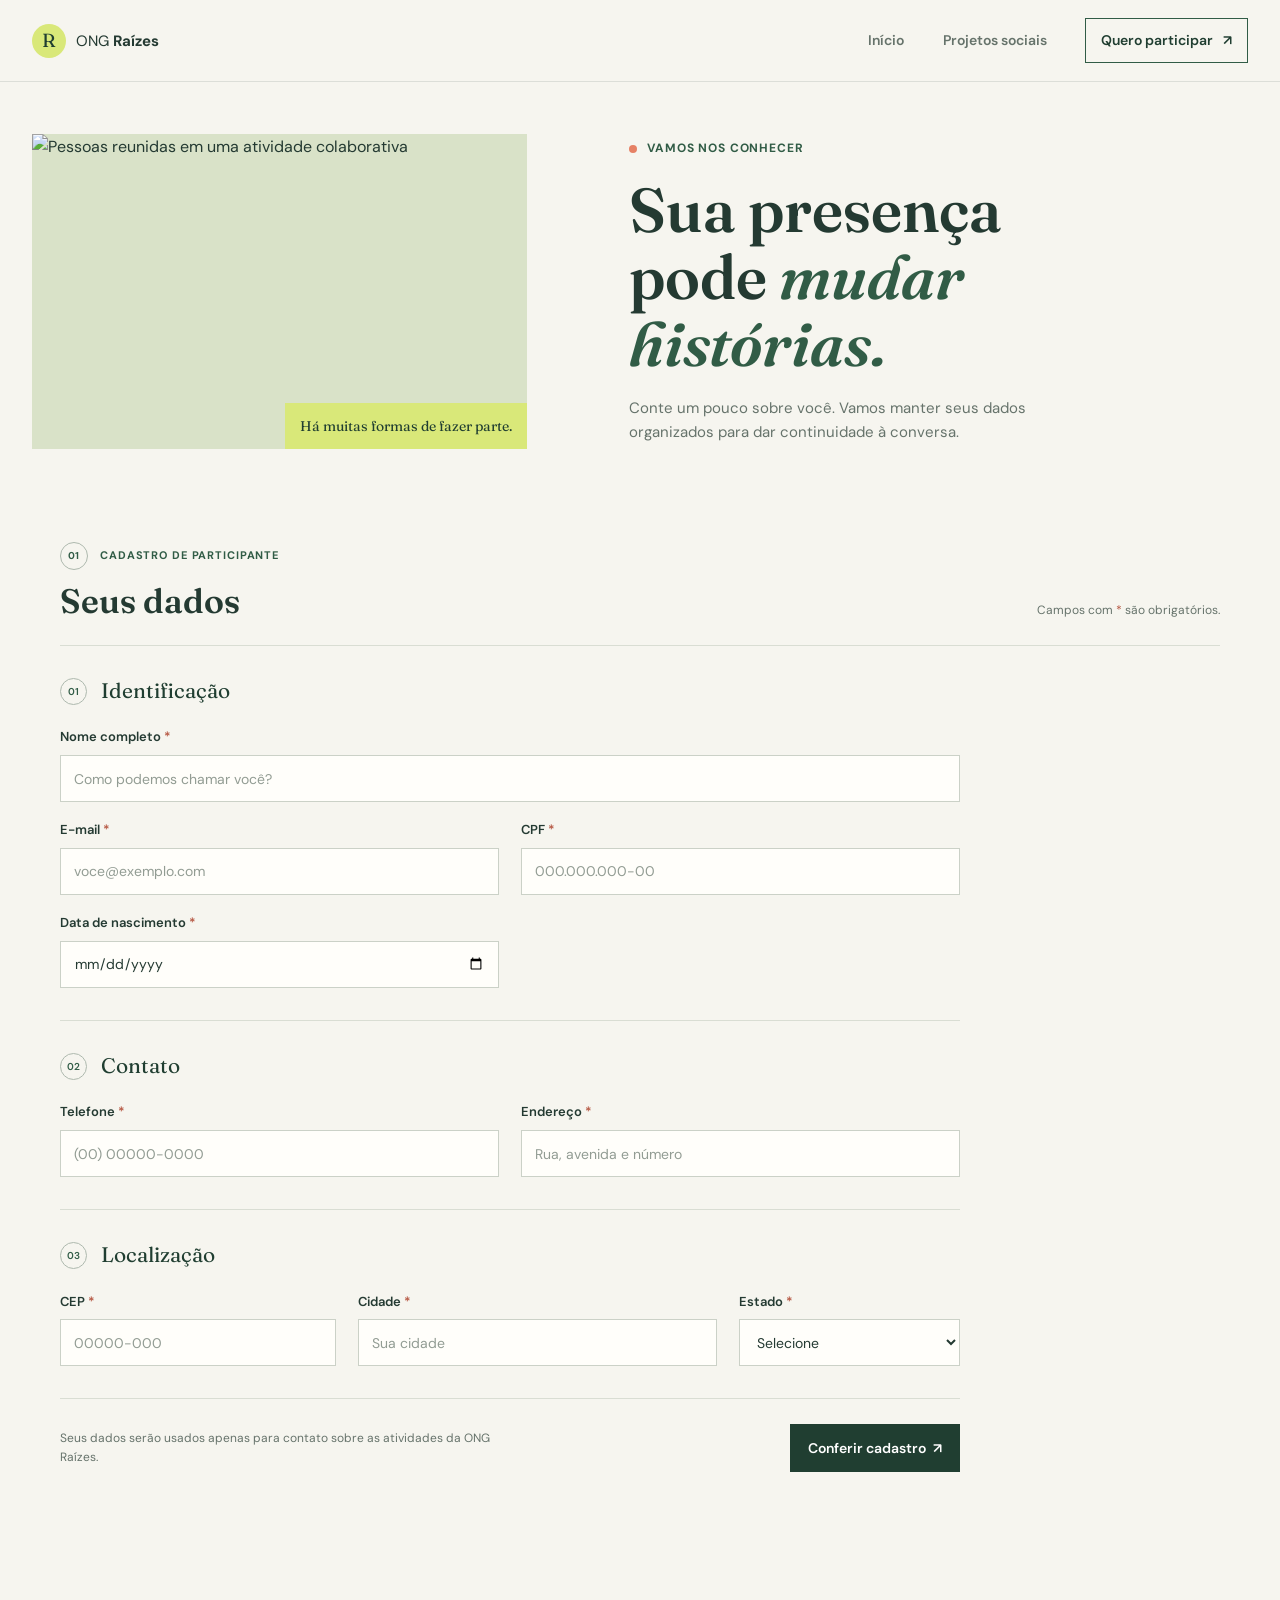
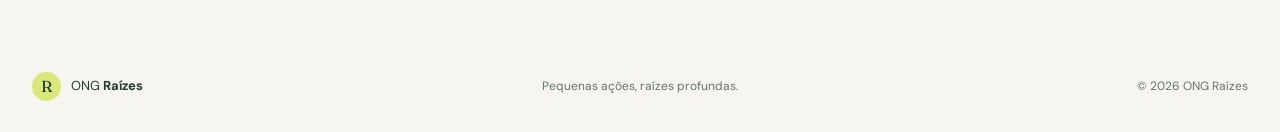
==== cadastro.html @ b1c4f75f "projeto teste" ====
<!DOCTYPE html>
<html lang="pt-BR">
<head>
    <meta charset="UTF-8">
    <meta name="viewport" content="width=device-width, initial-scale=1.0">
    <meta name="description" content="Cadastre-se para conhecer as oportunidades de participação e voluntariado da ONG Raízes.">
    <title>Cadastro | ONG Raízes</title>
    <link rel="preconnect" href="https://fonts.googleapis.com">
    <link rel="preconnect" href="https://fonts.gstatic.com" crossorigin>
    <link href="https://fonts.googleapis.com/css2?family=DM+Sans:wght@400;500;600;700&family=Fraunces:opsz,wght@9..144,600;9..144,700&display=swap" rel="stylesheet">
    <link rel="stylesheet" href="styles.css">
    <script src="scripts.js" defer></script>
</head>
<body>
    <header class="site-header">
        <a class="brand" href="index.html" aria-label="ONG Raízes, página inicial"><span class="brand-mark" aria-hidden="true">R</span><span>ONG <strong>Raízes</strong></span></a>
        <nav class="site-nav" aria-label="Navegação principal">
            <a href="index.html">Início</a>
            <a href="projetos.html">Projetos sociais</a>
            <a class="nav-cta" href="cadastro.html" aria-current="page">Quero participar <span aria-hidden="true">↗</span></a>
        </nav>
    </header>

    <main class="registration-main">
        <section class="registration-intro" aria-labelledby="registration-title">
            <figure class="registration-image">
                <img src="https://images.unsplash.com/photo-1511632765486-a01980e01a18?auto=format&fit=crop&w=1200&q=85" alt="Pessoas reunidas em uma atividade colaborativa">
                <figcaption>Há muitas formas de fazer parte.</figcaption>
            </figure>
            <div class="registration-heading">
                <p class="eyebrow"><span class="eyebrow-dot" aria-hidden="true"></span> Vamos nos conhecer</p>
                <h1 id="registration-title">Sua presença pode <em>mudar histórias.</em></h1>
                <p>Conte um pouco sobre você. Vamos manter seus dados organizados para dar continuidade à conversa.</p>
            </div>
        </section>

        <section class="form-section page-width" aria-labelledby="form-title">
            <div class="form-heading"><div><p class="section-label"><span>01</span> Cadastro de participante</p><h2 id="form-title">Seus dados</h2></div><p>Campos com <span aria-hidden="true">*</span> são obrigatórios.</p></div>
            <form id="registration-form" class="registration-form">
                <fieldset class="form-group">
                    <legend><span class="fieldset-number">01</span> Identificação</legend>
                    <div class="field-grid">
                        <div class="field field-wide"><label for="full-name">Nome completo <span aria-hidden="true">*</span></label><input id="full-name" name="nome" type="text" autocomplete="name" placeholder="Como podemos chamar você?" minlength="3" maxlength="100" pattern=".*\s+.*" title="Informe seu nome e sobrenome." required></div>
                        <div class="field"><label for="email">E-mail <span aria-hidden="true">*</span></label><input id="email" name="email" type="email" autocomplete="email" placeholder="voce@exemplo.com" maxlength="254" required></div>
                        <div class="field"><label for="cpf">CPF <span aria-hidden="true">*</span></label><input id="cpf" name="cpf" type="text" inputmode="numeric" autocomplete="off" placeholder="000.000.000-00" maxlength="14" pattern="\d{3}\.\d{3}\.\d{3}-\d{2}" title="Digite o CPF no formato 000.000.000-00." data-mask="cpf" required></div>
                        <div class="field"><label for="birth-date">Data de nascimento <span aria-hidden="true">*</span></label><input id="birth-date" name="data-nascimento" type="date" autocomplete="bday" required></div>
                    </div>
                </fieldset>

                <fieldset class="form-group">
                    <legend><span class="fieldset-number">02</span> Contato</legend>
                    <div class="field-grid">
                        <div class="field"><label for="phone">Telefone <span aria-hidden="true">*</span></label><input id="phone" name="telefone" type="tel" inputmode="numeric" autocomplete="tel-national" placeholder="(00) 00000-0000" maxlength="15" pattern="\(\d{2}\) \d{4,5}-\d{4}" title="Digite o telefone no formato (00) 00000-0000." data-mask="phone" required></div>
                        <div class="field"><label for="address">Endereço <span aria-hidden="true">*</span></label><input id="address" name="endereco" type="text" autocomplete="street-address" placeholder="Rua, avenida e número" maxlength="150" required></div>
                    </div>
                </fieldset>

                <fieldset class="form-group">
                    <legend><span class="fieldset-number">03</span> Localização</legend>
                    <div class="field-grid location-grid">
                        <div class="field"><label for="postal-code">CEP <span aria-hidden="true">*</span></label><input id="postal-code" name="cep" type="text" inputmode="numeric" autocomplete="postal-code" placeholder="00000-000" maxlength="9" pattern="\d{5}-\d{3}" title="Digite o CEP no formato 00000-000." data-mask="cep" required></div>
                        <div class="field"><label for="city">Cidade <span aria-hidden="true">*</span></label><input id="city" name="cidade" type="text" autocomplete="address-level2" placeholder="Sua cidade" maxlength="80" required></div>
                        <div class="field"><label for="state">Estado <span aria-hidden="true">*</span></label><select id="state" name="estado" autocomplete="address-level1" required><option value="" selected disabled>Selecione</option><option value="AC">Acre (AC)</option><option value="AL">Alagoas (AL)</option><option value="AP">Amapá (AP)</option><option value="AM">Amazonas (AM)</option><option value="BA">Bahia (BA)</option><option value="CE">Ceará (CE)</option><option value="DF">Distrito Federal (DF)</option><option value="ES">Espírito Santo (ES)</option><option value="GO">Goiás (GO)</option><option value="MA">Maranhão (MA)</option><option value="MT">Mato Grosso (MT)</option><option value="MS">Mato Grosso do Sul (MS)</option><option value="MG">Minas Gerais (MG)</option><option value="PA">Pará (PA)</option><option value="PB">Paraíba (PB)</option><option value="PR">Paraná (PR)</option><option value="PE">Pernambuco (PE)</option><option value="PI">Piauí (PI)</option><option value="RJ">Rio de Janeiro (RJ)</option><option value="RN">Rio Grande do Norte (RN)</option><option value="RS">Rio Grande do Sul (RS)</option><option value="RO">Rondônia (RO)</option><option value="RR">Roraima (RR)</option><option value="SC">Santa Catarina (SC)</option><option value="SP">São Paulo (SP)</option><option value="SE">Sergipe (SE)</option><option value="TO">Tocantins (TO)</option></select></div>
                    </div>
                </fieldset>

                <div class="form-submit"><p>Seus dados serão usados apenas para contato sobre as atividades da ONG Raízes.</p><button class="button button-dark" type="submit">Conferir cadastro <span aria-hidden="true">↗</span></button></div>
                <p id="form-status" class="form-status" role="status" aria-live="polite"></p>
            </form>
        </section>
    </main>

    <footer class="site-footer"><a class="brand brand-footer" href="index.html"><span class="brand-mark" aria-hidden="true">R</span><span>ONG <strong>Raízes</strong></span></a><p>Pequenas ações, raízes profundas.</p><span>© 2026 ONG Raízes</span></footer>
</body>
</html>
---- styles.css ----
:root {
    color-scheme: light;
    --ink: #243a32;
    --muted: #66736b;
    --paper: #f6f5ef;
    --white: #fffefa;
    --green: #315c46;
    --green-dark: #203e31;
    --lime: #d9e879;
    --coral: #e68165;
    --line: #d9ddd3;
    --serif: "Fraunces", Georgia, serif;
    --sans: "DM Sans", "Trebuchet MS", sans-serif;
}

* { box-sizing: border-box; }
html { scroll-behavior: smooth; }
body { margin: 0; background: var(--paper); color: var(--ink); font-family: var(--sans); font-size: 16px; line-height: 1.6; }
a { color: inherit; }
img { display: block; width: 100%; height: 100%; object-fit: cover; }
figure, p, h1, h2, h3 { margin: 0; }
.page-width { width: min(1160px, calc(100% - 64px)); margin-inline: auto; }
.site-header { min-height: 82px; padding: 0 max(32px, calc((100% - 1280px) / 2)); display: flex; align-items: center; justify-content: space-between; gap: 32px; border-bottom: 1px solid rgba(36, 58, 50, .12); }
.brand { display: inline-flex; align-items: center; gap: 10px; color: var(--ink); text-decoration: none; font-size: 15px; white-space: nowrap; }
.brand strong { font-weight: 700; }
.brand-mark { width: 34px; aspect-ratio: 1; display: grid; place-items: center; border-radius: 50%; background: var(--lime); color: var(--green-dark); font-family: var(--serif); font-size: 19px; }
.site-nav { display: flex; align-items: center; gap: clamp(20px, 3vw, 44px); }
.site-nav a { color: var(--muted); font-size: 14px; font-weight: 600; text-decoration: none; transition: color .2s ease; }
.site-nav a:hover, .site-nav a[aria-current="page"] { color: var(--green-dark); }
.site-nav .nav-cta { padding: 10px 15px; border: 1px solid var(--green); color: var(--green-dark); }
.nav-cta span, .button span { padding-left: 7px; }
.hero { width: min(1280px, calc(100% - 64px)); margin: 0 auto; display: grid; grid-template-columns: .92fr 1.08fr; gap: clamp(42px, 8vw, 112px); align-items: center; }
.home-hero { min-height: 650px; padding-block: 65px 72px; }
.hero-copy { max-width: 520px; padding-left: clamp(0px, 3vw, 42px); }
.eyebrow { display: flex; align-items: center; gap: 10px; color: var(--green); font-size: 12px; font-weight: 700; letter-spacing: .07em; text-transform: uppercase; }
.eyebrow-dot { width: 8px; aspect-ratio: 1; border-radius: 50%; background: var(--coral); }
h1, h2, h3 { font-family: var(--serif); font-weight: 600; line-height: 1.08; }
.hero h1, .projects-heading h1, .registration-heading h1 { margin-top: 24px; font-size: clamp(44px, 5.4vw, 70px); letter-spacing: 0; }
h1 em, h2 em { color: var(--green); font-weight: 600; }
.hero-intro { max-width: 470px; margin-top: 22px; color: var(--muted); font-size: 17px; }
.hero-actions { display: flex; align-items: center; flex-wrap: wrap; gap: 23px; margin-top: 30px; }
.button { display: inline-flex; min-height: 48px; align-items: center; justify-content: center; padding: 0 18px; border: 0; cursor: pointer; font: 600 14px var(--sans); text-decoration: none; transition: background .2s ease, transform .2s ease; }
.button:hover { transform: translateY(-2px); }
.button-dark { background: var(--green-dark); color: white; }
.button-dark:hover { background: var(--green); }
.text-link { display: inline-flex; align-items: center; gap: 8px; color: var(--green-dark); font-size: 14px; font-weight: 700; text-decoration-thickness: 1px; text-underline-offset: 4px; }
.text-link span { transition: transform .2s ease; }
.text-link:hover span { transform: translateX(4px); }
.hero-note { display: flex; align-items: center; gap: 11px; margin-top: 54px; color: var(--muted); font-size: 12px; }
.note-icon { display: grid; width: 29px; aspect-ratio: 1; place-items: center; border: 1px solid var(--line); border-radius: 50%; color: var(--coral); font-size: 17px; }
.hero-visual { position: relative; height: 465px; background: #d6d7c8; }
.hero-visual img { object-position: center 42%; }
.hero-visual figcaption { position: absolute; right: 0; bottom: 0; left: 0; display: flex; align-items: center; gap: 13px; padding: 18px 21px; background: linear-gradient(transparent, rgba(22, 41, 31, .72)); color: white; font-size: 12px; }
.caption-line { width: 35px; height: 1px; background: var(--lime); }
.image-stamp { position: absolute; top: 22px; right: 22px; display: grid; width: 82px; aspect-ratio: 1; place-content: center; border-radius: 50%; background: var(--lime); color: var(--green-dark); font-family: var(--serif); font-size: 14px; line-height: 1.12; text-align: center; transform: rotate(8deg); }
.impact-band { padding: 24px max(32px, calc((100% - 1160px) / 2)); display: flex; align-items: center; justify-content: space-between; gap: 25px; background: var(--green-dark); color: white; }
.impact-band > p { max-width: 235px; color: #dce5d7; font-size: 13px; }
.impact-band ul { display: flex; flex-wrap: wrap; justify-content: flex-end; gap: 12px 30px; margin: 0; padding: 0; list-style: none; }
.impact-band li { color: var(--lime); font-family: var(--serif); font-size: 16px; }
.intro-section { padding-block: 100px 112px; display: grid; grid-template-columns: .55fr 1.45fr; gap: 50px; }
.section-label { display: flex; align-items: center; gap: 12px; color: var(--green); font-size: 11px; font-weight: 700; letter-spacing: .08em; text-transform: uppercase; }
.section-label > span { display: inline-grid; width: 28px; aspect-ratio: 1; place-items: center; border: 1px solid #aeb9ae; border-radius: 50%; font-size: 10px; }
.intro-content { display: grid; grid-template-columns: 1.1fr .9fr; gap: 48px; }
.intro-content h2, .contact-inner h2, .ways-heading h2 { font-size: clamp(34px, 4vw, 48px); }
.intro-detail p { color: var(--muted); font-size: 15px; }
.intro-detail .text-link { margin-top: 21px; }
.contact-section { padding-block: 66px; background: #e9edcf; }
.contact-inner { display: flex; align-items: flex-end; justify-content: space-between; gap: 45px; }
.contact-inner h2 { max-width: 560px; margin-top: 17px; }
.contact-details { display: grid; gap: 6px; color: var(--green-dark); font-size: 14px; font-style: normal; }
.contact-details a { text-decoration: none; }
.contact-details a:hover { text-decoration: underline; }
.site-footer { min-height: 92px; padding: 20px max(32px, calc((100% - 1280px) / 2)); display: flex; align-items: center; justify-content: space-between; gap: 20px; color: var(--muted); font-size: 12px; }
.brand-footer { color: var(--ink); font-size: 13px; }
.brand-footer .brand-mark { width: 29px; font-size: 16px; }
.projects-hero { padding-block: 76px 78px; display: grid; grid-template-columns: .8fr 1.2fr; gap: 72px; align-items: center; }
.projects-heading { max-width: 440px; }
.projects-heading h1 { font-size: clamp(46px, 5.7vw, 72px); }
.projects-image { position: relative; height: 390px; background: #d9e2c8; }
.projects-image img { object-position: center 50%; }
.projects-image figcaption { position: absolute; right: 0; bottom: 0; padding: 14px 18px; background: var(--lime); color: var(--green-dark); font-family: var(--serif); font-size: 15px; }
.programs { padding-block: 28px 104px; }
.programs > .section-label { margin-bottom: 28px; }
.program-row { display: grid; grid-template-columns: 70px 1fr 38px; gap: 30px; align-items: start; padding: 28px 0 31px; border-top: 1px solid var(--line); }
.program-number { padding-top: 5px; color: var(--coral); font-size: 12px; font-weight: 700; }
.program-row h3 { font-size: 27px; }
.program-row p { max-width: 665px; margin-top: 10px; color: var(--muted); font-size: 14px; }
.program-symbol { color: var(--green); font-size: 24px; text-align: right; }
.ways-section { padding-block: 77px 88px; background: #e9edcf; }
.ways-heading { display: flex; align-items: end; justify-content: space-between; gap: 30px; }
.ways-heading h2 { max-width: 470px; margin-top: 17px; }
.ways-grid { display: grid; grid-template-columns: 1fr 1fr; gap: 70px; margin-top: 50px; }
.way-item { position: relative; padding: 24px 0 0; border-top: 1px solid #bac4a5; }
.way-index { color: var(--coral); font-size: 12px; font-weight: 700; }
.way-item h3 { margin-top: 11px; font-size: 27px; }
.way-item p { max-width: 470px; margin-top: 12px; color: var(--muted); font-size: 14px; }
.way-item .text-link { margin-top: 21px; }
.registration-main { padding-bottom: 45px; }
.registration-intro { width: min(1280px, calc(100% - 64px)); margin: 0 auto; padding-block: 52px 58px; display: grid; grid-template-columns: .8fr 1fr; gap: clamp(40px, 8vw, 110px); align-items: center; }
.registration-image { position: relative; height: 315px; background: #d9e2c8; }
.registration-image img { object-position: center 38%; }
.registration-image figcaption { position: absolute; right: 0; bottom: 0; padding: 12px 15px; background: var(--lime); color: var(--green-dark); font-family: var(--serif); font-size: 14px; }
.registration-heading { max-width: 500px; }
.registration-heading h1 { margin-top: 19px; font-size: clamp(42px, 5vw, 62px); }
.registration-heading > p:last-child { max-width: 440px; margin-top: 18px; color: var(--muted); font-size: 15px; }
.form-section { padding-block: 35px 85px; }
.form-heading { display: flex; align-items: end; justify-content: space-between; gap: 25px; padding-bottom: 25px; border-bottom: 1px solid var(--line); }
.form-heading h2 { margin-top: 13px; font-size: 34px; }
.form-heading > p { color: var(--muted); font-size: 12px; }
.form-heading > p span, .field label span { color: #b4543f; }
.registration-form { max-width: 900px; }
.form-group { min-width: 0; margin: 0; padding: 28px 0 32px; border: 0; border-bottom: 1px solid var(--line); }
.form-group legend { float: left; width: 100%; margin-bottom: 20px; padding: 0; color: var(--green-dark); font-family: var(--serif); font-size: 21px; }
.form-group legend + .field-grid { clear: both; }
.fieldset-number { display: inline-grid; width: 27px; aspect-ratio: 1; margin-right: 9px; place-items: center; border: 1px solid #aeb9ae; border-radius: 50%; color: var(--green); font: 600 10px var(--sans); vertical-align: 3px; }
.field-grid { display: grid; grid-template-columns: 1fr 1fr; gap: 18px 22px; }
.field-wide { grid-column: 1 / -1; }
.location-grid { grid-template-columns: 1fr 1.3fr .8fr; }
.field { min-width: 0; display: grid; gap: 7px; }
.field label { color: var(--ink); font-size: 13px; font-weight: 600; }
.field input, .field select { width: 100%; min-height: 47px; padding: 0 13px; border: 1px solid #cbd1c7; border-radius: 0; outline: none; background: var(--white); color: var(--ink); font: 14px var(--sans); }
.field input::placeholder { color: #929c93; }
.field input:focus, .field select:focus { border-color: var(--green); box-shadow: 0 0 0 3px rgba(49, 92, 70, .12); }
.field input:focus:invalid:not(:placeholder-shown) { border-color: #b4543f; }
.form-submit { display: flex; align-items: center; justify-content: space-between; gap: 25px; padding-top: 25px; }
.form-submit > p { max-width: 440px; color: var(--muted); font-size: 12px; }
.form-status { min-height: 24px; margin-top: 14px; color: var(--green-dark); font-size: 13px; }
.visually-hidden { position: absolute; width: 1px; height: 1px; overflow: hidden; clip: rect(0, 0, 0, 0); white-space: nowrap; clip-path: inset(50%); }
:focus-visible { outline: 3px solid var(--coral); outline-offset: 3px; }

@media (max-width: 760px) {
    .page-width { width: min(100% - 40px, 560px); }
    .site-header { min-height: 72px; padding-inline: 20px; gap: 15px; }
    .site-nav { gap: 13px; }
    .site-nav a { font-size: 12px; }
    .site-nav .nav-cta { padding: 8px 9px; }
    .hero { width: calc(100% - 40px); grid-template-columns: 1fr; gap: 38px; }
    .home-hero { padding-block: 54px 45px; }
    .hero-copy { padding-left: 0; }
    .hero h1, .projects-heading h1 { max-width: 540px; font-size: clamp(43px, 10vw, 62px); }
    .hero-visual { height: min(420px, 74vw); }
    .hero-note { margin-top: 30px; }
    .impact-band { padding: 22px 20px; align-items: flex-start; flex-direction: column; }
    .impact-band ul { justify-content: flex-start; gap: 9px 21px; }
    .intro-section { padding-block: 65px 72px; grid-template-columns: 1fr; gap: 27px; }
    .intro-content { grid-template-columns: 1fr; gap: 17px; }
    .contact-inner { align-items: flex-start; flex-direction: column; gap: 25px; }
    .contact-inner h2, .ways-heading h2 { font-size: 38px; }
    .site-footer { padding-inline: 20px; flex-wrap: wrap; }
    .site-footer > p { order: 3; width: 100%; }
    .projects-hero { padding-block: 52px 45px; grid-template-columns: 1fr; gap: 30px; }
    .projects-image { height: min(350px, 65vw); }
    .programs { padding-block: 22px 70px; }
    .program-row { grid-template-columns: 34px 1fr 25px; gap: 12px; }
    .program-row h3, .way-item h3 { font-size: 24px; }
    .ways-grid { grid-template-columns: 1fr; gap: 35px; margin-top: 35px; }
    .ways-heading { align-items: flex-start; flex-direction: column; }
    .registration-intro { width: calc(100% - 40px); padding-block: 30px 42px; grid-template-columns: 1fr; gap: 27px; }
    .registration-image { height: min(300px, 58vw); }
    .registration-heading h1 { font-size: clamp(42px, 9vw, 58px); }
    .form-heading { align-items: flex-start; flex-direction: column; gap: 12px; }
    .field-grid, .location-grid { grid-template-columns: 1fr 1fr; }
    .form-submit { align-items: flex-start; flex-direction: column; }
}

@media (max-width: 430px) {
    .brand { gap: 7px; font-size: 13px; }
    .brand-mark { width: 29px; }
    .site-nav { gap: 9px; }
    .site-nav a { font-size: 11px; }
    .site-nav .nav-cta { padding: 7px; }
    .site-nav .nav-cta span { display: none; }
    .field-grid, .location-grid { grid-template-columns: 1fr; }
    .field-wide { grid-column: auto; }
}

@media (prefers-reduced-motion: reduce) {
    *, *::before, *::after { scroll-behavior: auto !important; transition-duration: .01ms !important; }
}
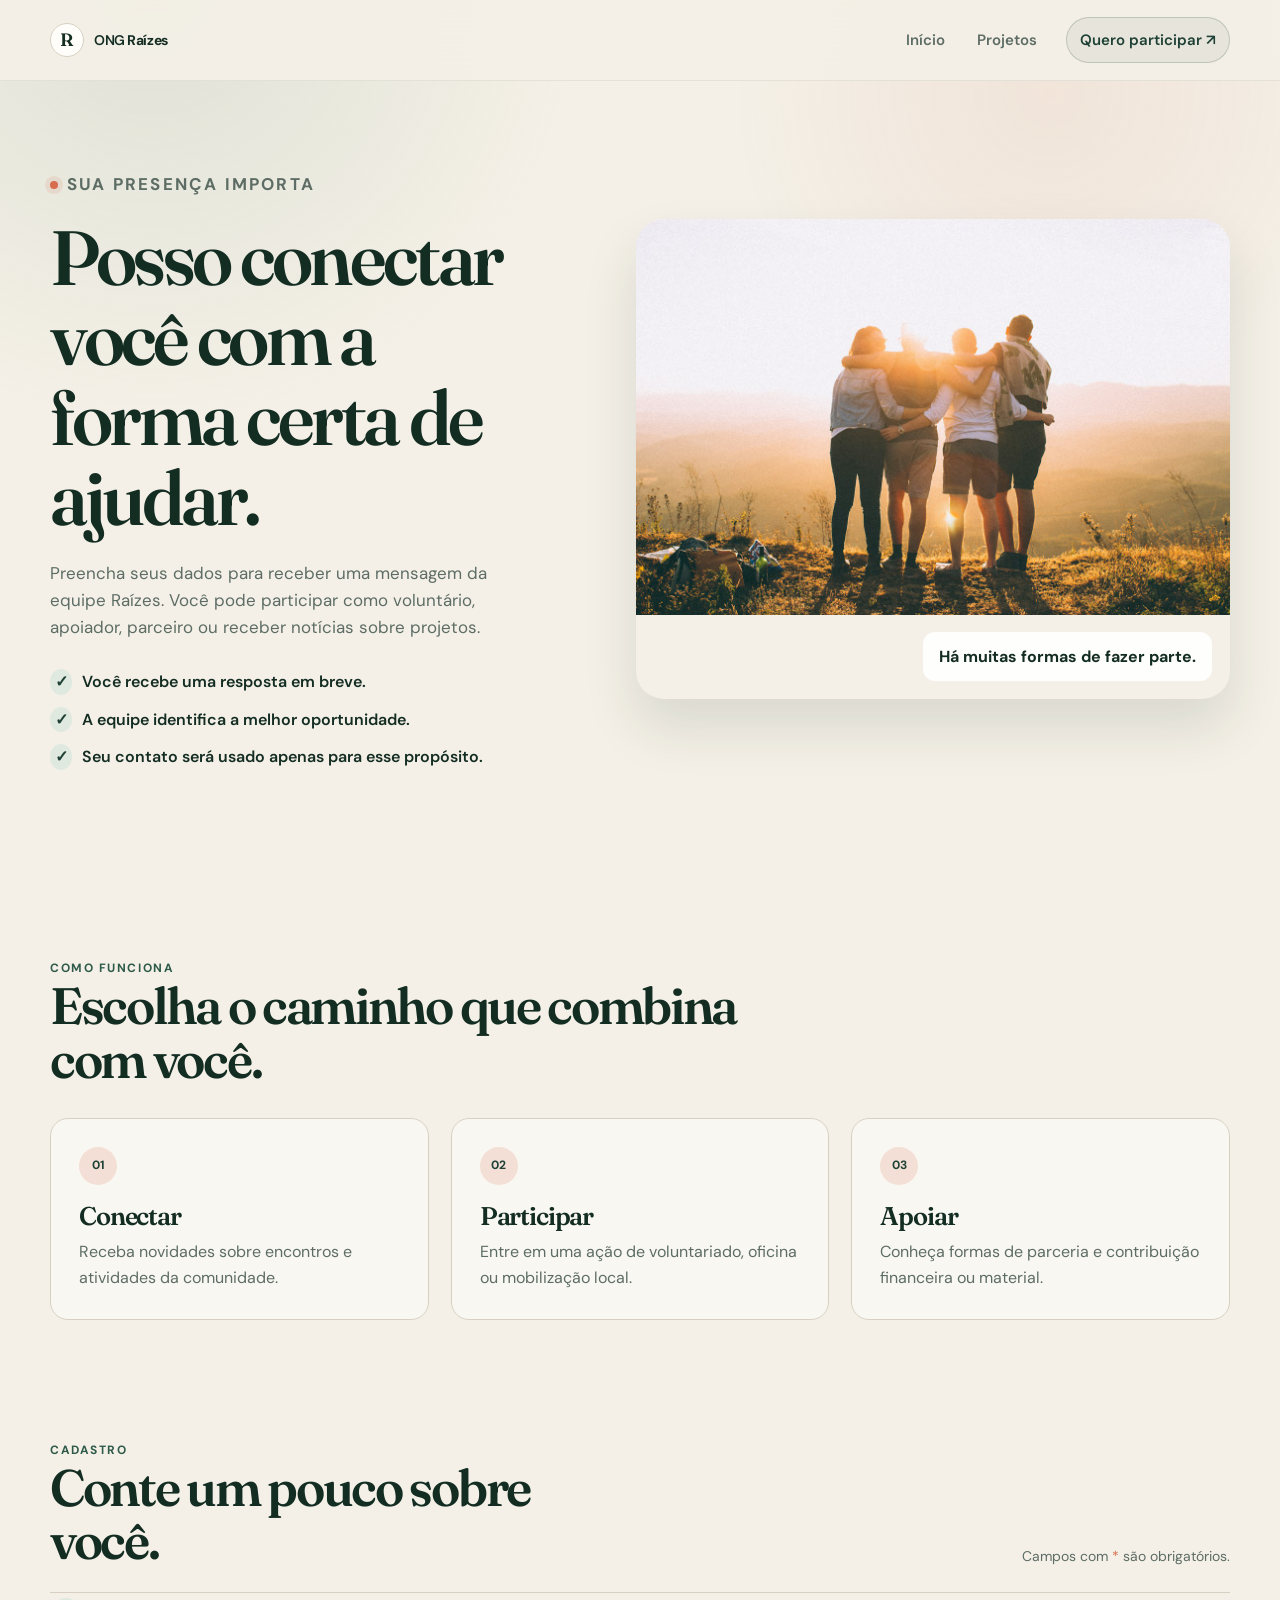
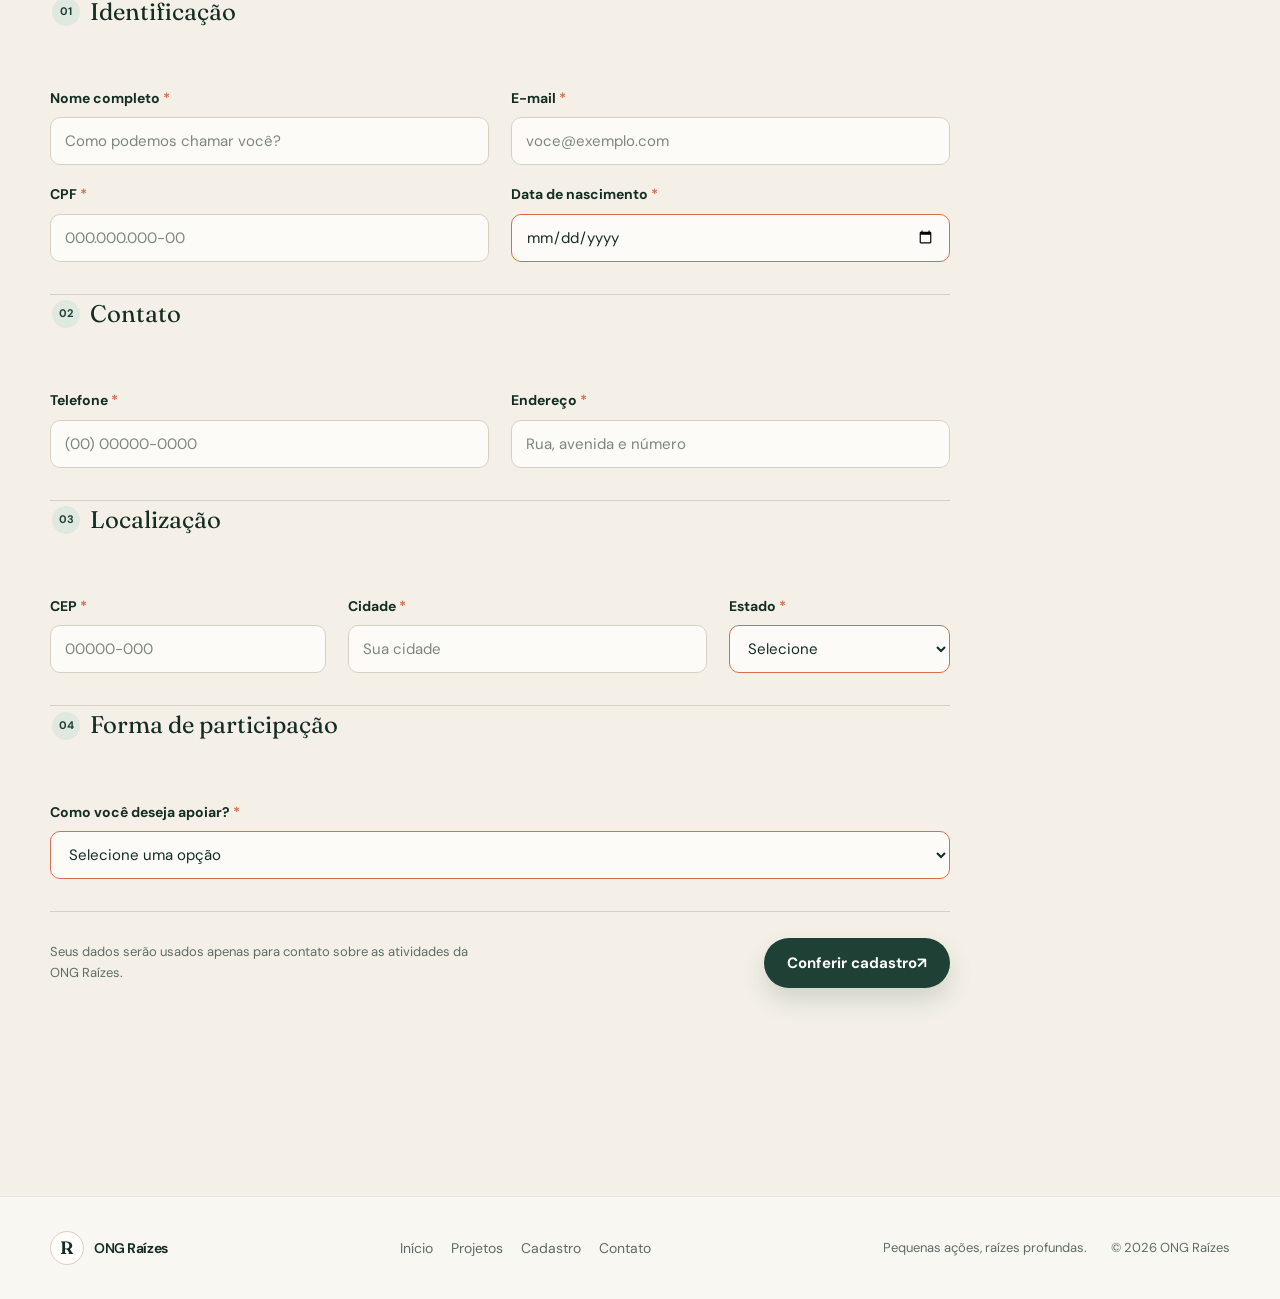
==== commit 38bc243a: "Project final" ====
--- a/cadastro.html
+++ b/cadastro.html
@@ -4,39 +4,73 @@
     <meta charset="UTF-8">
     <meta name="viewport" content="width=device-width, initial-scale=1.0">
     <meta name="description" content="Cadastre-se para conhecer as oportunidades de participação e voluntariado da ONG Raízes.">
-    <title>Cadastro | ONG Raízes</title>
+    <title>Quero participar | ONG Raízes</title>
     <link rel="preconnect" href="https://fonts.googleapis.com">
     <link rel="preconnect" href="https://fonts.gstatic.com" crossorigin>
     <link href="https://fonts.googleapis.com/css2?family=DM+Sans:wght@400;500;600;700&family=Fraunces:opsz,wght@9..144,600;9..144,700&display=swap" rel="stylesheet">
-    <link rel="stylesheet" href="styles.css">
-    <script src="scripts.js" defer></script>
+    <link rel="stylesheet" href="assets/css/styles.css">
+    <script src="assets/js/scripts.js" defer></script>
 </head>
 <body>
+    <a class="skip-link" href="#main-content">Pular para o conteúdo principal</a>
     <header class="site-header">
-        <a class="brand" href="index.html" aria-label="ONG Raízes, página inicial"><span class="brand-mark" aria-hidden="true">R</span><span>ONG <strong>Raízes</strong></span></a>
-        <nav class="site-nav" aria-label="Navegação principal">
-            <a href="index.html">Início</a>
-            <a href="projetos.html">Projetos sociais</a>
-            <a class="nav-cta" href="cadastro.html" aria-current="page">Quero participar <span aria-hidden="true">↗</span></a>
-        </nav>
+        <div class="site-header-inner page-width">
+            <a class="brand" href="ONG.html" aria-label="ONG Raízes, página inicial">
+                <span class="brand-mark" aria-hidden="true">R</span>
+                <span class="brand-word">ONG <strong>Raízes</strong></span>
+            </a>
+            <button class="nav-toggle" type="button" aria-expanded="false" aria-controls="site-navigation" aria-label="Abrir menu">
+                <span></span><span></span><span></span>
+            </button>
+            <nav class="site-nav" id="site-navigation" aria-label="Navegação principal">
+                <a href="ONG.html">Início</a>
+                <a href="projetos.html">Projetos</a>
+                <a href="cadastro.html" class="nav-cta" aria-current="page">Quero participar <span aria-hidden="true">↗</span></a>
+            </nav>
+        </div>
     </header>
 
-    <main class="registration-main">
-        <section class="registration-intro" aria-labelledby="registration-title">
+    <main id="main-content" class="registration-main">
+        <section class="registration-intro page-width" aria-labelledby="registration-title">
+            <div class="registration-copy">
+                <p class="eyebrow"><span class="eyebrow-dot" aria-hidden="true"></span> Sua presença importa</p>
+                <h1 id="registration-title">Posso conectar você com a forma certa de ajudar.</h1>
+                <p>Preencha seus dados para receber uma mensagem da equipe Raízes. Você pode participar como voluntário, apoiador, parceiro ou receber notícias sobre projetos.</p>
+                <ul class="registration-benefits" aria-label="O que acontece depois do cadastro">
+                    <li><span aria-hidden="true">✓</span> Você recebe uma resposta em breve.</li>
+                    <li><span aria-hidden="true">✓</span> A equipe identifica a melhor oportunidade.</li>
+                    <li><span aria-hidden="true">✓</span> Seu contato será usado apenas para esse propósito.</li>
+                </ul>
+            </div>
             <figure class="registration-image">
-                <img src="https://images.unsplash.com/photo-1511632765486-a01980e01a18?auto=format&fit=crop&w=1200&q=85" alt="Pessoas reunidas em uma atividade colaborativa">
+                <img src="assets/images/cadastro-hero.jpg" alt="Pessoas reunidas em uma atividade colaborativa">
                 <figcaption>Há muitas formas de fazer parte.</figcaption>
             </figure>
-            <div class="registration-heading">
-                <p class="eyebrow"><span class="eyebrow-dot" aria-hidden="true"></span> Vamos nos conhecer</p>
-                <h1 id="registration-title">Sua presença pode <em>mudar histórias.</em></h1>
-                <p>Conte um pouco sobre você. Vamos manter seus dados organizados para dar continuidade à conversa.</p>
+        </section>
+
+        <section class="participation-section page-width" aria-labelledby="participation-title">
+            <div class="section-heading compact-heading">
+                <div>
+                    <p class="section-kicker">Como funciona</p>
+                    <h2 id="participation-title">Escolha o caminho que combina com você.</h2>
+                </div>
+            </div>
+            <div class="participation-grid">
+                <article><span class="participation-icon" aria-hidden="true">01</span><h3>Conectar</h3><p>Receba novidades sobre encontros e atividades da comunidade.</p></article>
+                <article><span class="participation-icon" aria-hidden="true">02</span><h3>Participar</h3><p>Entre em uma ação de voluntariado, oficina ou mobilização local.</p></article>
+                <article><span class="participation-icon" aria-hidden="true">03</span><h3>Apoiar</h3><p>Conheça formas de parceria e contribuição financeira ou material.</p></article>
             </div>
         </section>
 
         <section class="form-section page-width" aria-labelledby="form-title">
-            <div class="form-heading"><div><p class="section-label"><span>01</span> Cadastro de participante</p><h2 id="form-title">Seus dados</h2></div><p>Campos com <span aria-hidden="true">*</span> são obrigatórios.</p></div>
-            <form id="registration-form" class="registration-form">
+            <div class="form-heading">
+                <div>
+                    <p class="section-kicker">Cadastro</p>
+                    <h2 id="form-title">Conte um pouco sobre você.</h2>
+                </div>
+                <p>Campos com <span aria-hidden="true">*</span> são obrigatórios.</p>
+            </div>
+            <form id="registration-form" class="registration-form" novalidate>
                 <fieldset class="form-group">
                     <legend><span class="fieldset-number">01</span> Identificação</legend>
                     <div class="field-grid">
@@ -64,12 +98,44 @@
                     </div>
                 </fieldset>
 
-                <div class="form-submit"><p>Seus dados serão usados apenas para contato sobre as atividades da ONG Raízes.</p><button class="button button-dark" type="submit">Conferir cadastro <span aria-hidden="true">↗</span></button></div>
+                <fieldset class="form-group">
+                    <legend><span class="fieldset-number">04</span> Forma de participação</legend>
+                    <div class="field field-wide">
+                        <label for="interest">Como você deseja apoiar? <span aria-hidden="true">*</span></label>
+                        <select id="interest" name="interesse" required>
+                            <option value="" selected disabled>Selecione uma opção</option>
+                            <option value="voluntariado">Quero ser voluntário</option>
+                            <option value="doacao">Quero fazer uma doação</option>
+                            <option value="parceria">Quero fazer uma parceria</option>
+                            <option value="noticias">Quero receber notícias e convites</option>
+                        </select>
+                    </div>
+                </fieldset>
+
+                <div class="form-submit">
+                    <p>Seus dados serão usados apenas para contato sobre as atividades da ONG Raízes.</p>
+                    <button class="button button-dark" type="submit">Conferir cadastro <span aria-hidden="true">↗</span></button>
+                </div>
                 <p id="form-status" class="form-status" role="status" aria-live="polite"></p>
             </form>
         </section>
     </main>
 
-    <footer class="site-footer"><a class="brand brand-footer" href="index.html"><span class="brand-mark" aria-hidden="true">R</span><span>ONG <strong>Raízes</strong></span></a><p>Pequenas ações, raízes profundas.</p><span>© 2026 ONG Raízes</span></footer>
+    <footer class="site-footer">
+        <div class="page-width footer-inner">
+            <a class="brand brand-footer" href="ONG.html" aria-label="ONG Raízes, página inicial">
+                <span class="brand-mark" aria-hidden="true">R</span>
+                <span class="brand-word">ONG <strong>Raízes</strong></span>
+            </a>
+            <nav class="footer-nav" aria-label="Links úteis">
+                <a href="ONG.html">Início</a>
+                <a href="projetos.html">Projetos</a>
+                <a href="cadastro.html">Cadastro</a>
+                <a href="mailto:contato@raizes.org.br">Contato</a>
+            </nav>
+            <p class="footer-copy">Pequenas ações, raízes profundas.</p>
+            <p class="footer-year">© 2026 ONG Raízes</p>
+        </div>
+    </footer>
 </body>
-</html>+</html>
--- a/assets/css/styles.css
+++ b/assets/css/styles.css
@@ -0,0 +1,547 @@
+:root {
+  color-scheme: light;
+  --ink: #1d3129;
+  --ink-strong: #142d23;
+  --muted: #5d6d65;
+  --paper: #f4f0e7;
+  --paper-strong: #e7e0d0;
+  --white: #fffdf9;
+  --green: #2d5a49;
+  --green-strong: #1f4035;
+  --green-soft: #dfe9df;
+  --coral: #d76d4d;
+  --coral-soft: #f3dfd5;
+  --sand: #e8d9b9;
+  --line: #d7d0c2;
+  --shadow: rgba(16, 39, 31, 0.12);
+  --font-sans: "DM Sans", "Segoe UI", sans-serif;
+  --font-serif: "Fraunces", Georgia, serif;
+  --radius-sm: 10px;
+  --radius-md: 18px;
+  --radius-lg: 28px;
+  --radius-pill: 999px;
+  --container: 1180px;
+  --ease: 240ms cubic-bezier(0.22, 1, 0.36, 1);
+}
+
+* { box-sizing: border-box; }
+html { scroll-behavior: smooth; }
+body {
+  margin: 0;
+  min-width: 320px;
+  background: var(--paper);
+  color: var(--ink);
+  font-family: var(--font-sans);
+  font-size: 16px;
+  line-height: 1.6;
+  text-rendering: optimizeLegibility;
+  -webkit-font-smoothing: antialiased;
+}
+
+body::before {
+  position: fixed;
+  inset: 0 auto auto 0;
+  z-index: -1;
+  width: 100%;
+  height: 520px;
+  background: radial-gradient(circle at 12% 0%, rgba(106, 146, 123, 0.15), transparent 34%),
+              radial-gradient(circle at 82% 18%, rgba(215, 109, 77, 0.09), transparent 28%);
+  content: "";
+  pointer-events: none;
+}
+
+a { color: inherit; }
+img { display: block; width: 100%; height: 100%; object-fit: cover; }
+figure, h1, h2, h3, p { margin: 0; }
+button, input, select { font: inherit; }
+button { border: 0; background: none; }
+
+.page-width { width: min(var(--container), calc(100% - 48px)); margin-inline: auto; }
+
+.site-header {
+  position: sticky;
+  top: 0;
+  z-index: 30;
+  border-bottom: 1px solid rgba(29, 49, 41, 0.08);
+  background: rgba(244, 240, 231, 0.9);
+  backdrop-filter: blur(18px);
+}
+.site-header-inner {
+  display: flex;
+  align-items: center;
+  min-height: 80px;
+}
+.brand {
+  display: inline-flex;
+  align-items: center;
+  gap: 10px;
+  color: var(--ink-strong);
+  font-size: 14px;
+  font-weight: 600;
+  text-decoration: none;
+}
+.brand-mark {
+  display: grid;
+  width: 34px;
+  aspect-ratio: 1;
+  place-items: center;
+  border: 1px solid var(--line);
+  border-radius: 50%;
+  background: var(--white);
+  font-family: var(--font-serif);
+  font-size: 18px;
+  font-weight: 600;
+}
+.brand-word { letter-spacing: -0.03em; }
+.brand strong { font-weight: 700; }
+.site-nav {
+  display: flex;
+  align-items: center;
+  gap: 6px;
+  margin-left: auto;
+}
+.site-nav a {
+  padding: 10px 13px;
+  color: var(--muted);
+  font-size: 15px;
+  font-weight: 600;
+  text-decoration: none;
+  border-radius: var(--radius-pill);
+  transition: color var(--ease), background var(--ease), transform var(--ease);
+}
+.site-nav a:hover, .site-nav a:focus-visible, .site-nav a[aria-current="page"] { color: var(--green-strong); background: rgba(45, 90, 73, 0.07); }
+.site-nav .nav-cta {
+  margin-left: 10px;
+  border: 1px solid rgba(31, 64, 53, 0.2);
+  background: var(--green-soft);
+  color: var(--green-strong);
+}
+.site-nav .nav-cta:hover { background: var(--green); color: var(--white); }
+.nav-toggle { display: none; }
+
+main { overflow: clip; }
+section { scroll-margin-top: 96px; }
+
+h1, h2, h3 { color: var(--ink-strong); font-family: var(--font-serif); font-weight: 600; letter-spacing: -0.045em; line-height: 1.04; }
+h1 { font-size: clamp(3.2rem, 6vw, 6rem); }
+h2 { font-size: clamp(2.1rem, 4vw, 3.8rem); }
+h3 { font-size: clamp(1.45rem, 2vw, 2rem); }
+
+.eyebrow, .section-kicker {
+  display: inline-flex;
+  align-items: center;
+  gap: 9px;
+  color: var(--green);
+  font-size: 12px;
+  font-weight: 700;
+  letter-spacing: 0.13em;
+  text-transform: uppercase;
+}
+.eyebrow-dot { width: 8px; aspect-ratio: 1; border-radius: 50%; background: var(--coral); box-shadow: 0 0 0 5px rgba(215, 109, 77, 0.12); }
+.section-kicker-light { color: rgba(255, 255, 255, 0.7); }
+
+.button {
+  display: inline-flex;
+  min-height: 48px;
+  align-items: center;
+  justify-content: center;
+  padding: 12px 22px;
+  border: 1px solid transparent;
+  border-radius: var(--radius-pill);
+  font-size: 15px;
+  font-weight: 700;
+  text-decoration: none;
+  cursor: pointer;
+  transition: transform var(--ease), background var(--ease), border-color var(--ease), color var(--ease), box-shadow var(--ease);
+}
+.button:hover { transform: translateY(-2px); }
+.button:focus-visible, .text-link:focus-visible, .site-nav a:focus-visible, .contact-link:focus-visible, .nav-toggle:focus-visible, .field input:focus-visible, .field select:focus-visible { outline: 3px solid var(--coral); outline-offset: 3px; }
+.button-dark { background: var(--green-strong); color: var(--white); box-shadow: 0 12px 24px rgba(31, 64, 53, 0.16); }
+.button-dark:hover { background: var(--green); }
+.button-light { border-color: var(--line); background: rgba(255, 255, 255, 0.55); color: var(--ink-strong); }
+.button-light:hover { border-color: var(--green); color: var(--green-strong); }
+.button-contrast { background: var(--white); color: var(--green-strong); }
+.button-contrast:hover { background: var(--paper-strong); }
+
+.text-link { display: inline-flex; align-items: center; gap: 8px; color: var(--green-strong); font-weight: 700; text-decoration: none; }
+.text-link span { transition: transform var(--ease); }
+.text-link:hover span, .text-link:focus-visible span { transform: translateX(4px); }
+
+.home-hero, .project-hero, .registration-intro { display: grid; align-items: center; }
+.home-hero { grid-template-columns: 1.05fr 0.95fr; gap: clamp(48px, 8vw, 104px); min-height: calc(100vh - 81px); padding-block: clamp(48px, 8vw, 96px); }
+.hero-copy { max-width: 580px; }
+.hero-copy h1 { margin-top: 20px; }
+.hero-copy h1 em { color: var(--green); font-style: normal; }
+.hero-intro { max-width: 520px; margin-top: 22px; color: var(--muted); font-size: 1.08rem; }
+.hero-actions { display: flex; flex-wrap: wrap; gap: 14px; margin-top: 30px; }
+.hero-proof {
+  display: flex;
+  align-items: center;
+  gap: 12px;
+  margin-top: 32px;
+  color: var(--muted);
+  font-size: 14px;
+}
+.hero-proof strong { color: var(--ink-strong); }
+.proof-icon {
+  display: grid;
+  width: 34px;
+  aspect-ratio: 1;
+  place-items: center;
+  border: 1px solid rgba(45, 90, 73, 0.2);
+  border-radius: 50%;
+  background: rgba(255, 255, 255, 0.5);
+  color: var(--green-strong);
+}
+.hero-visual {
+  min-width: 0;
+  padding: 12px;
+  overflow: hidden;
+  border: 1px solid var(--line);
+  border-radius: var(--radius-lg);
+  background: var(--white);
+  box-shadow: 0 18px 40px rgba(23, 45, 35, 0.08);
+}
+.hero-visual img {
+  width: 100%;
+  height: auto;
+  aspect-ratio: 3 / 2;
+  object-fit: cover;
+  object-position: center;
+  border-radius: 18px;
+  filter: saturate(0.84) contrast(1.04);
+}
+.image-caption {
+  padding: 22px 12px 14px;
+  color: var(--ink-strong);
+}
+.caption-label { display: block; color: var(--green); font-size: 11px; font-weight: 700; letter-spacing: 0.12em; text-transform: uppercase; }
+.image-caption strong { display: block; margin-top: 8px; font-size: clamp(1.2rem, 2vw, 1.5rem); font-family: var(--font-serif); line-height: 1.3; letter-spacing: -0.04em; }
+
+.impact-band { padding: 18px 0; border-block: 1px solid rgba(29,49,41,0.08); background: var(--green-strong); color: var(--white); }
+.impact-band-inner { display: flex; align-items: center; justify-content: space-between; gap: 28px; }
+.impact-band p { max-width: 430px; color: rgba(255,255,255,0.72); font-size: 14px; }
+.impact-band ul { display: flex; flex-wrap: wrap; justify-content: flex-end; gap: 10px 22px; margin: 0; padding: 0; list-style: none; }
+.impact-band li { font-family: var(--font-serif); font-size: 1.1rem; }
+
+.story-section, .results-section, .focus-section, .project-hero, .support-section, .participation-section { padding-block: clamp(68px, 10vw, 116px); }
+.story-header, .section-heading { display: flex; justify-content: space-between; align-items: end; gap: 36px; }
+.story-intro { max-width: 560px; }
+.story-layout { display: grid; grid-template-columns: 1.3fr 0.7fr; gap: clamp(36px, 6vw, 92px); margin-top: 48px; }
+.story-copy { display: grid; gap: 22px; color: var(--muted); max-width: 660px; }
+.story-copy p { font-size: 1.08rem; }
+.story-aside { display: grid; gap: 22px; padding: 30px; border: 1px solid var(--line); border-radius: var(--radius-md); background: rgba(255,255,255,0.42); }
+.story-aside p { color: var(--ink-strong); font-weight: 600; }
+.aside-number { color: var(--coral); font-size: 12px; font-weight: 700; letter-spacing: 0.13em; }
+
+.experience-section { padding-block: 96px; background: var(--ink-strong); color: var(--white); }
+.experience-intro { padding-bottom: 40px; }
+.experience-intro h2 { color: var(--white); }
+.experience-scroll { height: 390vh; }
+.experience-sticky {
+  position: sticky;
+  top: 90px;
+  display: grid;
+  grid-template-columns: minmax(0, 0.9fr) minmax(0, 1.1fr);
+  align-items: center;
+  gap: clamp(32px, 5vw, 72px);
+  height: calc(100vh - 110px);
+}
+.experience-copy { position: relative; min-height: 340px; }
+.experience-copy-item {
+  position: absolute;
+  inset: 0;
+  display: grid;
+  align-content: center;
+  gap: 18px;
+  opacity: 0;
+  transform: translateY(20px);
+  transition: opacity 520ms ease, transform 520ms ease;
+  pointer-events: none;
+}
+.experience-copy-item.is-active {
+  opacity: 1;
+  transform: translateY(0);
+  pointer-events: auto;
+}
+.experience-number { color: var(--sand); font-size: 12px; font-weight: 700; letter-spacing: 0.16em; }
+.experience-copy-item h3 { max-width: 420px; color: var(--white); font-size: clamp(2.1rem, 3.2vw, 3.6rem); }
+.experience-copy-item p { max-width: 470px; color: rgba(255,255,255,0.72); font-size: 1.06rem; }
+.experience-cta { width: fit-content; margin-top: 8px; }
+.experience-visual { position: relative; min-height: 500px; border-radius: 32px; overflow: hidden; box-shadow: 0 32px 72px rgba(0,0,0,0.28); }
+.experience-visual-item {
+  position: absolute;
+  inset: 0;
+  opacity: 0;
+  transform: scale(1.04);
+  transition: opacity 520ms ease, transform 520ms ease;
+}
+.experience-visual-item.is-active { opacity: 1; transform: scale(1); }
+.experience-visual-item::after {
+  position: absolute;
+  inset: 0;
+  background: linear-gradient(180deg, rgba(20,45,35,0), rgba(20,45,35,0.68));
+  content: "";
+}
+.experience-visual img { height: 100%; filter: saturate(0.82) contrast(1.06); }
+.experience-card {
+  position: absolute;
+  right: 26px;
+  bottom: 26px;
+  z-index: 1;
+  display: grid;
+  gap: 6px;
+  max-width: 72%;
+  padding: 20px 22px;
+  border: 1px solid rgba(255,255,255,0.25);
+  border-radius: 18px;
+  background: rgba(20,45,35,0.48);
+  backdrop-filter: blur(10px);
+}
+.experience-card span { color: rgba(255,255,255,0.72); font-size: 11px; font-weight: 700; letter-spacing: 0.12em; text-transform: uppercase; }
+.experience-card strong { color: var(--white); font-family: var(--font-serif); font-size: clamp(1.5rem, 2.2vw, 2.3rem); letter-spacing: -0.045em; }
+
+.results-heading { display: flex; align-items: end; justify-content: space-between; gap: 30px; }
+.results-heading h2 { max-width: 600px; }
+.results-grid { display: grid; grid-template-columns: repeat(3, 1fr); gap: 24px; margin-top: 42px; }
+.result-card {
+  min-width: 0;
+  padding: 30px;
+  border: 1px solid var(--line);
+  border-radius: var(--radius-md);
+  background: rgba(255,255,255,0.56);
+}
+.result-card strong { display: block; color: var(--green-strong); font-family: var(--font-serif); font-size: clamp(2.2rem, 4vw, 3.2rem); letter-spacing: -0.05em; }
+.result-card span { display: block; margin-top: 8px; color: var(--green); font-size: 12px; font-weight: 700; letter-spacing: 0.12em; text-transform: uppercase; }
+.result-card p { margin-top: 14px; color: var(--muted); }
+.result-card-plain { border-top: 3px solid var(--coral); }
+
+.process-section { padding-block: 0 100px; }
+.process-inner { display: grid; grid-template-columns: 0.9fr 1.1fr; gap: 48px; padding: clamp(40px, 6vw, 68px); border: 1px solid var(--line); border-radius: var(--radius-lg); background: linear-gradient(140deg, var(--green-strong), #214f3d); box-shadow: 0 32px 60px rgba(18, 36, 31, 0.14); }
+.process-copy { display: grid; align-content: center; gap: 24px; }
+.process-copy h2, .process-copy .section-kicker { color: var(--white); }
+.process-copy h2 { max-width: 560px; }
+.process-steps { display: grid; gap: 16px; }
+.process-steps article { display: grid; grid-template-columns: auto 1fr; gap: 12px 18px; padding: 22px 24px; border: 1px solid rgba(255,255,255,0.15); border-radius: var(--radius-md); background: rgba(255,255,255,0.04); color: rgba(255,255,255,0.76); }
+.process-steps span { grid-row: 1 / span 2; display: grid; place-items: center; width: 32px; height: 32px; border-radius: 50%; background: rgba(255,255,255,0.12); color: var(--sand); font-size: 12px; font-weight: 700; }
+.process-steps h3 { color: var(--white); }
+.process-steps p { grid-column: 2; }
+
+.cta-section { padding-block: 0 100px; }
+.cta-inner {
+  display: flex;
+  align-items: center;
+  justify-content: space-between;
+  gap: 32px;
+  padding: clamp(38px, 6vw, 62px);
+  border-radius: var(--radius-lg);
+  background: linear-gradient(130deg, var(--coral), #bb623d);
+  box-shadow: 0 28px 52px rgba(183, 98, 61, 0.16);
+}
+.cta-inner h2 { max-width: 630px; color: var(--white); }
+.cta-actions { display: flex; align-items: center; gap: 22px; }
+.contact-link { color: var(--white); font-weight: 700; text-decoration: none; }
+.cta-section-narrow { padding-block: 0 90px; }
+
+.project-hero { grid-template-columns: 0.95fr 1.05fr; gap: clamp(40px, 7vw, 90px); padding-top: clamp(60px, 8vw, 100px); }
+.project-hero-copy { max-width: 560px; }
+.project-hero-copy h1 { margin-top: 20px; }
+.project-hero-copy h1 em { color: var(--green); font-style: normal; }
+.project-hero-copy p { margin-top: 22px; color: var(--muted); font-size: 1.08rem; }
+.project-hero-copy .hero-actions { margin-top: 28px; }
+.project-hero-visual { position: relative; min-height: 490px; overflow: hidden; border-radius: var(--radius-lg); box-shadow: 0 30px 70px rgba(23,45,35,0.12); }
+.project-hero-visual figcaption { position: absolute; right: 18px; bottom: 18px; padding: 12px 16px; border-radius: 14px; background: rgba(255,255,255,0.9); color: var(--green-strong); font-weight: 700; }
+
+.section-heading { margin-bottom: 42px; }
+.section-heading h2 { max-width: 700px; }
+.section-heading > p { max-width: 420px; color: var(--muted); }
+.compact-heading { margin-bottom: 32px; }
+.program-grid { display: grid; grid-template-columns: repeat(3, 1fr); gap: 24px; }
+.program-card {
+  display: flex;
+  flex-direction: column;
+  min-width: 0;
+  padding: 30px;
+  border: 1px solid var(--line);
+  border-radius: var(--radius-md);
+  background: rgba(255,255,255,0.45);
+  transition: transform var(--ease), border-color var(--ease), box-shadow var(--ease);
+}
+.program-card:hover { transform: translateY(-4px); border-color: rgba(45, 90, 73, 0.35); box-shadow: 0 18px 38px rgba(29,49,41,0.08); }
+.card-icon { display: inline-grid; width: 44px; height: 44px; place-items: center; border-radius: 50%; background: var(--green-soft); color: var(--green-strong); font-size: 12px; font-weight: 700; }
+.card-tag { margin-top: 26px; color: var(--green); font-size: 12px; font-weight: 700; letter-spacing: 0.12em; text-transform: uppercase; }
+.program-card h3 { margin-top: 12px; }
+.program-card p { margin-top: 12px; color: var(--muted); }
+.program-card .text-link { margin-top: auto; padding-top: 18px; }
+.program-card-food { background: linear-gradient(180deg, rgba(232,217,185,0.2), rgba(255,255,255,0.5)); }
+.program-card-community { background: linear-gradient(180deg, rgba(223,233,223,0.5), rgba(255,255,255,0.5)); }
+
+.support-section { background: rgba(255,255,255,0.4); border-block: 1px solid var(--line); }
+.support-inner { display: grid; grid-template-columns: 0.8fr 1.2fr; gap: 48px; }
+.support-copy { max-width: 440px; }
+.support-copy > p:last-child { margin-top: 18px; color: var(--muted); }
+.support-options { display: grid; grid-template-columns: repeat(3, 1fr); gap: 20px; }
+.support-option { padding: 26px; border: 1px solid var(--line); border-radius: var(--radius-md); background: var(--white); }
+.support-option h3 { margin-top: 24px; }
+.support-option p { margin-top: 10px; color: var(--muted); }
+.support-option .text-link { margin-top: 22px; }
+.support-number { color: var(--coral); font-weight: 700; }
+
+.registration-main { padding-bottom: 86px; }
+.registration-intro { grid-template-columns: 0.9fr 1.1fr; gap: clamp(40px, 8vw, 100px); padding-block: 68px; }
+.registration-copy { max-width: 540px; }
+.registration-copy h1 { margin-top: 20px; }
+.registration-copy > p { margin-top: 22px; color: var(--muted); font-size: 1.06rem; }
+.registration-benefits { display: grid; gap: 12px; margin: 28px 0 0; padding: 0; list-style: none; }
+.registration-benefits li { display: flex; align-items: center; gap: 10px; color: var(--ink-strong); font-weight: 600; }
+.registration-benefits span { display: grid; width: 22px; aspect-ratio: 1; place-items: center; border-radius: 50%; background: var(--green-soft); color: var(--green-strong); }
+.registration-image { position: relative; min-height: 480px; overflow: hidden; border-radius: var(--radius-lg); box-shadow: 0 28px 54px rgba(21,38,32,0.12); }
+.registration-image figcaption { position: absolute; right: 18px; bottom: 18px; padding: 12px 16px; border-radius: 12px; background: rgba(255,255,255,0.9); color: var(--ink-strong); font-weight: 700; }
+
+.participation-grid { display: grid; grid-template-columns: repeat(3, 1fr); gap: 22px; }
+.participation-grid article { padding: 28px; border: 1px solid var(--line); border-radius: var(--radius-md); background: rgba(255,255,255,0.45); }
+.participation-icon { display: inline-grid; width: 38px; height: 38px; place-items: center; border-radius: 50%; background: var(--coral-soft); color: var(--green-strong); font-size: 12px; font-weight: 700; }
+.participation-grid h3 { margin-top: 18px; }
+.participation-grid p { margin-top: 10px; color: var(--muted); }
+
+.form-section { padding-block: 0 86px; }
+.form-heading { display: flex; align-items: end; justify-content: space-between; gap: 24px; padding-bottom: 24px; border-bottom: 1px solid var(--line); }
+.form-heading h2 { max-width: 500px; }
+.form-heading > p { color: var(--muted); font-size: 14px; }
+.form-heading span { color: var(--coral); }
+.registration-form { max-width: 900px; }
+.form-group { margin: 0; padding: 32px 0; border: 0; border-bottom: 1px solid var(--line); }
+.form-group legend { display: flex; align-items: center; width: 100%; margin-bottom: 24px; color: var(--ink-strong); font-family: var(--font-serif); font-size: 1.5rem; }
+.fieldset-number { display: inline-grid; width: 28px; height: 28px; margin-right: 10px; place-items: center; border-radius: 50%; background: var(--green-soft); color: var(--green-strong); font-family: var(--font-sans); font-size: 11px; font-weight: 700; }
+.field-grid { display: grid; grid-template-columns: repeat(2, minmax(0, 1fr)); gap: 18px 22px; }
+.location-grid { grid-template-columns: 1fr 1.3fr 0.8fr; }
+.field { display: grid; gap: 8px; min-width: 0; }
+.field label { color: var(--ink-strong); font-size: 14px; font-weight: 700; }
+.field label span { color: var(--coral); }
+.field input, .field select {
+  width: 100%;
+  min-height: 48px;
+  padding: 0 14px;
+  border: 1px solid var(--line);
+  border-radius: var(--radius-sm);
+  background: rgba(255,255,255,0.7);
+  color: var(--ink-strong);
+  font-size: 15px;
+  transition: border-color var(--ease), box-shadow var(--ease), background var(--ease);
+}
+.field input::placeholder { color: #7d867e; }
+.field input:hover, .field select:hover { border-color: rgba(45,90,73,0.45); }
+.field input:focus, .field select:focus { border-color: var(--green); box-shadow: 0 0 0 4px rgba(45,90,73,0.09); outline: none; }
+.field input:invalid:not(:placeholder-shown), .field select:invalid:not(:placeholder-shown) { border-color: var(--coral); }
+.field select option { color: var(--ink-strong); }
+.form-submit { display: flex; align-items: center; justify-content: space-between; gap: 24px; padding-top: 26px; }
+.form-submit p { max-width: 430px; color: var(--muted); font-size: 13px; }
+.form-status { min-height: 24px; margin-top: 12px; color: var(--ink-strong); font-size: 14px; font-weight: 600; }
+.form-status[data-state="success"] { color: var(--green-strong); }
+.form-status[data-state="error"] { color: #a44b36; }
+
+.site-footer { border-top: 1px solid rgba(29,49,41,0.08); background: rgba(255,255,255,0.46); }
+.footer-inner { display: grid; grid-template-columns: auto 1fr auto auto; align-items: center; gap: 24px; min-height: 102px; }
+.footer-nav { display: flex; flex-wrap: wrap; justify-content: center; gap: 18px; }
+.footer-nav a { color: var(--muted); font-size: 14px; text-decoration: none; }
+.footer-nav a:hover, .footer-nav a:focus-visible { color: var(--green-strong); }
+.footer-copy, .footer-year { color: var(--muted); font-size: 13px; }
+.footer-year { justify-self: end; }
+
+.skip-link {
+  position: absolute;
+  left: 16px;
+  top: -56px;
+  z-index: 100;
+  padding: 10px 14px;
+  border-radius: 0 0 10px 10px;
+  background: var(--green-strong);
+  color: var(--white);
+  text-decoration: none;
+}
+.skip-link:focus { top: 0; }
+
+:focus-visible { outline: 3px solid var(--coral); outline-offset: 3px; }
+
+@media (max-width: 900px) {
+  .home-hero, .project-hero, .registration-intro, .support-inner, .process-inner { grid-template-columns: 1fr; }
+  .home-hero { min-height: auto; padding-top: 58px; }
+  .registration-image { min-height: 430px; }
+  .story-layout { grid-template-columns: 1fr; }
+  .results-grid, .program-grid, .participation-grid, .support-options { grid-template-columns: repeat(2, 1fr); }
+  .process-inner { padding: 34px; }
+  .cta-inner, .results-heading, .section-heading, .form-heading { align-items: flex-start; flex-direction: column; }
+  .experience-sticky { grid-template-columns: 1fr; height: auto; gap: 24px; }
+  .experience-scroll { height: 300vh; }
+  .experience-copy { min-height: 290px; }
+  .experience-visual { min-height: 400px; }
+  .footer-inner { grid-template-columns: auto 1fr; }
+  .footer-copy { order: 3; grid-column: 1 / -1; }
+  .footer-year { justify-self: start; }
+}
+
+@media (max-width: 720px) {
+  .page-width { width: min(var(--container), calc(100% - 32px)); }
+  .site-header-inner { min-height: 72px; }
+  .nav-toggle { position: relative; z-index: 40; display: grid; width: 42px; height: 42px; margin-left: auto; place-content: center; border-radius: 50%; cursor: pointer; }
+  .nav-toggle span { width: 18px; height: 2px; margin: 2px 0; border-radius: 2px; background: var(--ink-strong); transition: transform var(--ease), opacity var(--ease); }
+  .nav-toggle[aria-expanded="true"] span:nth-child(1) { transform: translateY(6px) rotate(45deg); }
+  .nav-toggle[aria-expanded="true"] span:nth-child(2) { opacity: 0; }
+  .nav-toggle[aria-expanded="true"] span:nth-child(3) { transform: translateY(-6px) rotate(-45deg); }
+  .site-nav {
+    position: absolute;
+    top: 100%;
+    right: 16px;
+    left: 16px;
+    display: grid;
+    gap: 4px;
+    padding: 12px;
+    border: 1px solid var(--line);
+    border-radius: var(--radius-md);
+    background: var(--white);
+    box-shadow: 0 18px 42px rgba(21,38,32,0.12);
+    opacity: 0;
+    visibility: hidden;
+    transform: translateY(-8px);
+    transition: opacity var(--ease), transform var(--ease), visibility var(--ease);
+  }
+  .site-nav.is-open { opacity: 1; visibility: visible; transform: translateY(0); }
+  .site-nav a { padding: 12px 14px; }
+  .site-nav .nav-cta { margin-left: 0; }
+
+  .hero-actions, .cta-actions { align-items: stretch; flex-direction: column; }
+  .button { width: 100%; }
+  .hero-proof { align-items: flex-start; }
+  .impact-band-inner { align-items: flex-start; flex-direction: column; }
+  .impact-band ul { justify-content: flex-start; }
+  .results-grid, .program-grid, .participation-grid, .support-options { grid-template-columns: 1fr; }
+  .experience-section { padding-block: 72px; }
+  .experience-scroll { height: 250vh; }
+  .experience-sticky { top: 72px; height: calc(100vh - 82px); }
+  .experience-copy { min-height: 260px; }
+  .experience-copy-item { gap: 12px; }
+  .experience-copy-item p { font-size: 0.96rem; }
+  .experience-visual { min-height: 300px; }
+  .experience-card { right: 16px; bottom: 16px; left: 16px; max-width: none; }
+  .process-steps article { grid-template-columns: 32px 1fr; }
+  .field-grid, .location-grid { grid-template-columns: 1fr; }
+  .form-submit { align-items: flex-start; flex-direction: column; }
+  .footer-inner { grid-template-columns: 1fr; justify-items: start; }
+  .footer-nav { justify-content: flex-start; }
+  .footer-year { justify-self: start; }
+  .cta-inner { padding: 30px 24px; }
+  .cta-actions { width: 100%; }
+}
+
+@media (max-width: 430px) {
+  .brand-word { font-size: 13px; }
+  .brand-mark { width: 30px; }
+  .home-hero, .project-hero, .registration-intro { padding-top: 42px; }
+  .project-hero-visual, .registration-image { min-height: 320px; }
+}
+
+@media (prefers-reduced-motion: reduce) {
+  html { scroll-behavior: auto; }
+  *, *::before, *::after { animation-duration: 0.01ms !important; animation-iteration-count: 1 !important; transition-duration: 0.01ms !important; }
+  .experience-copy-item, .experience-visual-item { transition: none; }
+}
